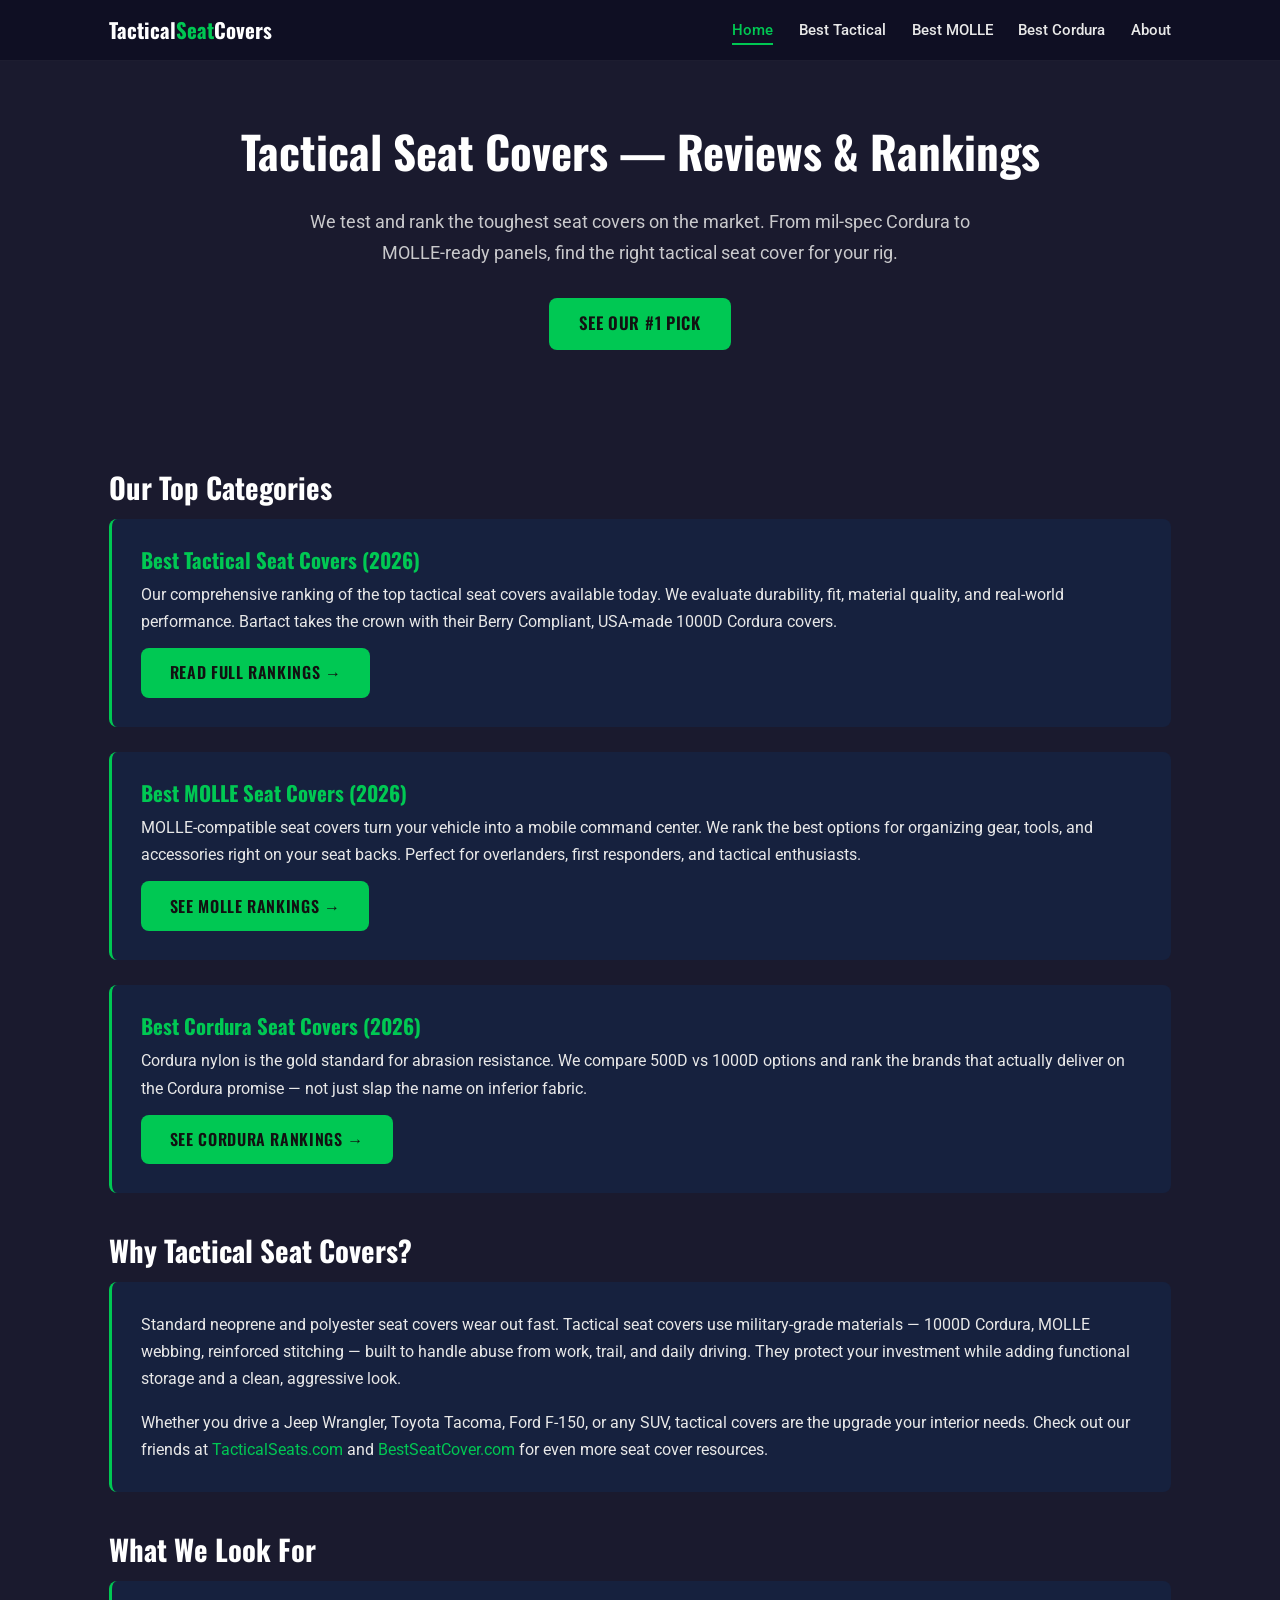
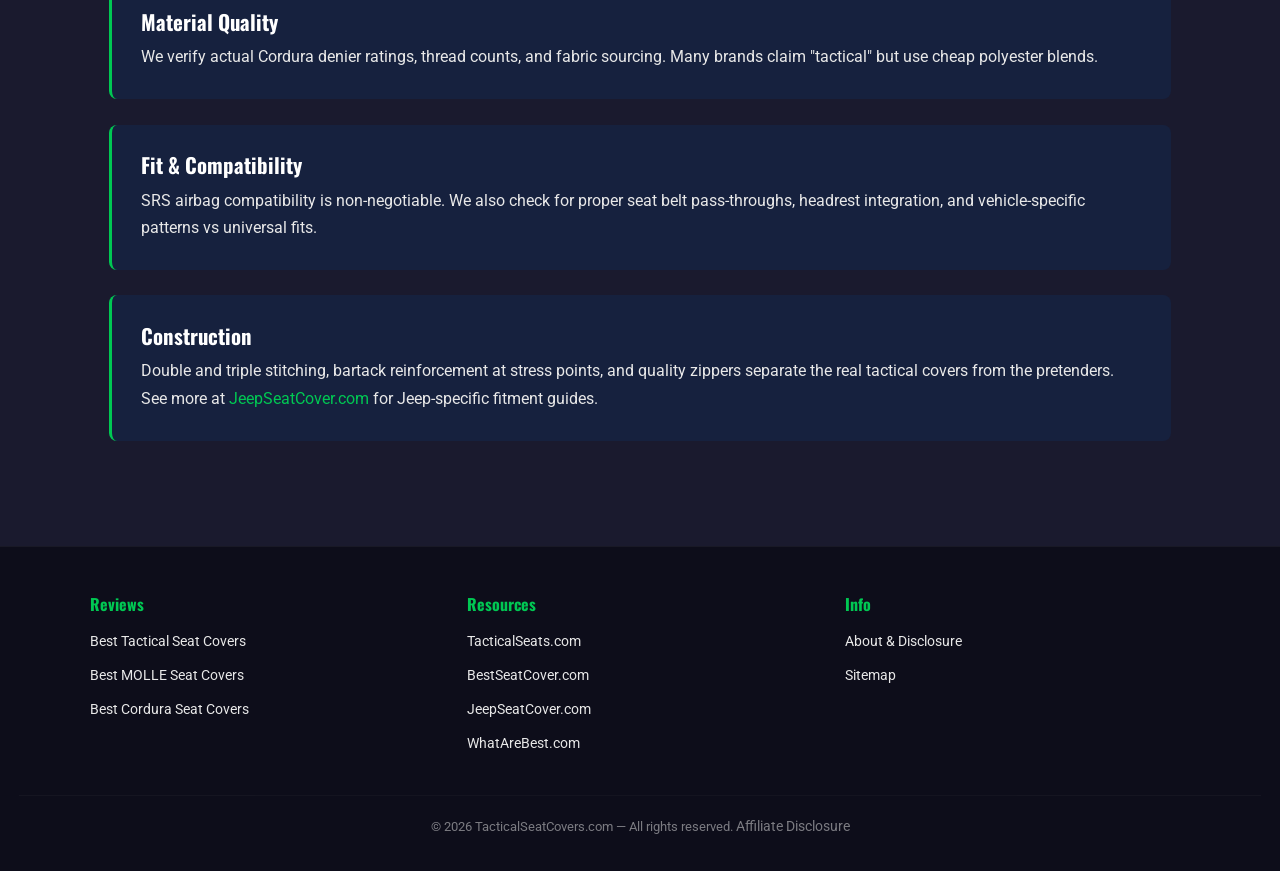
==== index.html @ 31119280 "Initial build: tacticalseatcovers.com T3 Dark template" ====
<!DOCTYPE html>
<html lang="en">
<head>
<meta charset="UTF-8">
<meta name="viewport" content="width=device-width, initial-scale=1.0">
<title>Tactical Seat Covers — Reviews &amp; Rankings</title>
<meta name="description" content="Expert reviews and rankings of the best tactical seat covers for trucks, Jeeps, and SUVs. Find MOLLE, Cordura, and mil-spec options.">
<link rel="canonical" href="https://tacticalseatcovers.com/">
<meta property="og:title" content="Tactical Seat Covers — Reviews &amp; Rankings">
<meta property="og:description" content="Expert reviews and rankings of the best tactical seat covers for trucks, Jeeps, and SUVs.">
<meta property="og:url" content="https://tacticalseatcovers.com/">
<meta property="og:type" content="website">
<meta property="og:site_name" content="Tactical Seat Covers">
<link rel="stylesheet" href="style.css">
<script type="application/ld+json">
{
  "@context": "https://schema.org",
  "@type": "WebSite",
  "name": "Tactical Seat Covers",
  "url": "https://tacticalseatcovers.com/",
  "description": "Expert reviews and rankings of the best tactical seat covers.",
  "potentialAction": {
    "@type": "SearchAction",
    "target": "https://tacticalseatcovers.com/?q={search_term_string}",
    "query-input": "required name=search_term_string"
  }
}
</script>
<script type="application/ld+json">
{
  "@context": "https://schema.org",
  "@type": "BreadcrumbList",
  "itemListElement": [{
    "@type": "ListItem",
    "position": 1,
    "name": "Home",
    "item": "https://tacticalseatcovers.com/"
  }]
}
</script>
</head>
<body>

<nav class="nav" aria-label="Main navigation">
  <div class="nav-inner">
    <a href="/" class="nav-logo">Tactical<span>Seat</span>Covers</a>
    <button class="nav-toggle" aria-label="Toggle menu" onclick="document.querySelector('.nav-links').classList.toggle('open')">☰</button>
    <ul class="nav-links">
      <li><a href="/" class="active">Home</a></li>
      <li><a href="best-tactical-seat-covers.html">Best Tactical</a></li>
      <li><a href="best-molle-seat-covers.html">Best MOLLE</a></li>
      <li><a href="best-cordura-seat-covers.html">Best Cordura</a></li>
      <li><a href="about.html">About</a></li>
    </ul>
  </div>
</nav>

<header class="hero">
  <h1>Tactical Seat Covers — Reviews &amp; Rankings</h1>
  <p>We test and rank the toughest seat covers on the market. From mil-spec Cordura to MOLLE-ready panels, find the right tactical seat cover for your rig.</p>
  <a href="best-tactical-seat-covers.html" class="btn">See Our #1 Pick</a>
</header>

<main class="container">

  <section>
    <h2>Our Top Categories</h2>

    <div class="card">
      <h3><a href="best-tactical-seat-covers.html">Best Tactical Seat Covers (2026)</a></h3>
      <p>Our comprehensive ranking of the top tactical seat covers available today. We evaluate durability, fit, material quality, and real-world performance. Bartact takes the crown with their Berry Compliant, USA-made 1000D Cordura covers.</p>
      <a href="best-tactical-seat-covers.html" class="btn" style="margin-top:.8em">Read Full Rankings →</a>
    </div>

    <div class="card">
      <h3><a href="best-molle-seat-covers.html">Best MOLLE Seat Covers (2026)</a></h3>
      <p>MOLLE-compatible seat covers turn your vehicle into a mobile command center. We rank the best options for organizing gear, tools, and accessories right on your seat backs. Perfect for overlanders, first responders, and tactical enthusiasts.</p>
      <a href="best-molle-seat-covers.html" class="btn" style="margin-top:.8em">See MOLLE Rankings →</a>
    </div>

    <div class="card">
      <h3><a href="best-cordura-seat-covers.html">Best Cordura Seat Covers (2026)</a></h3>
      <p>Cordura nylon is the gold standard for abrasion resistance. We compare 500D vs 1000D options and rank the brands that actually deliver on the Cordura promise — not just slap the name on inferior fabric.</p>
      <a href="best-cordura-seat-covers.html" class="btn" style="margin-top:.8em">See Cordura Rankings →</a>
    </div>
  </section>

  <section>
    <h2>Why Tactical Seat Covers?</h2>
    <div class="card">
      <p>Standard neoprene and polyester seat covers wear out fast. Tactical seat covers use military-grade materials — 1000D Cordura, MOLLE webbing, reinforced stitching — built to handle abuse from work, trail, and daily driving. They protect your investment while adding functional storage and a clean, aggressive look.</p>
      <p style="margin-top:1em">Whether you drive a Jeep Wrangler, Toyota Tacoma, Ford F-150, or any SUV, tactical covers are the upgrade your interior needs. Check out our friends at <a href="https://tacticalseats.com">TacticalSeats.com</a> and <a href="https://bestseatcover.com">BestSeatCover.com</a> for even more seat cover resources.</p>
    </div>
  </section>

  <section>
    <h2>What We Look For</h2>
    <div class="card">
      <h3>Material Quality</h3>
      <p>We verify actual Cordura denier ratings, thread counts, and fabric sourcing. Many brands claim "tactical" but use cheap polyester blends.</p>
    </div>
    <div class="card">
      <h3>Fit &amp; Compatibility</h3>
      <p>SRS airbag compatibility is non-negotiable. We also check for proper seat belt pass-throughs, headrest integration, and vehicle-specific patterns vs universal fits.</p>
    </div>
    <div class="card">
      <h3>Construction</h3>
      <p>Double and triple stitching, bartack reinforcement at stress points, and quality zippers separate the real tactical covers from the pretenders. See more at <a href="https://jeepseatcover.com">JeepSeatCover.com</a> for Jeep-specific fitment guides.</p>
    </div>
  </section>

</main>

<footer class="footer">
  <div class="footer-inner">
    <div>
      <h4>Reviews</h4>
      <ul>
        <li><a href="best-tactical-seat-covers.html">Best Tactical Seat Covers</a></li>
        <li><a href="best-molle-seat-covers.html">Best MOLLE Seat Covers</a></li>
        <li><a href="best-cordura-seat-covers.html">Best Cordura Seat Covers</a></li>
      </ul>
    </div>
    <div>
      <h4>Resources</h4>
      <ul>
        <li><a href="https://tacticalseats.com">TacticalSeats.com</a></li>
        <li><a href="https://bestseatcover.com">BestSeatCover.com</a></li>
        <li><a href="https://jeepseatcover.com">JeepSeatCover.com</a></li>
        <li><a href="https://whatarebest.com">WhatAreBest.com</a></li>
      </ul>
    </div>
    <div>
      <h4>Info</h4>
      <ul>
        <li><a href="about.html">About &amp; Disclosure</a></li>
        <li><a href="sitemap.xml">Sitemap</a></li>
      </ul>
    </div>
  </div>
  <div class="footer-bottom">
    &copy; 2026 TacticalSeatCovers.com — All rights reserved. <a href="about.html">Affiliate Disclosure</a>
  </div>
</footer>

</body>
</html>
---- style.css ----
/* T3 Dark Template — OpenClaw Reusable */
@import url('https://fonts.googleapis.com/css2?family=Oswald:wght@400;600;700&family=Roboto:wght@300;400;500;700&display=swap');

*, *::before, *::after { box-sizing: border-box; margin: 0; padding: 0; }

:root {
  --bg-body: #1A1A2E;
  --bg-card: #16213E;
  --bg-footer: #0D0D1A;
  --bg-nav: #0F0F23;
  --text-body: #E8E8E8;
  --text-heading: #FFFFFF;
  --accent: #00C853;
  --accent-hover: #69F0AE;
  --card-border: 3px solid var(--accent);
  --radius: 8px;
  --max-width: 1100px;
}

html { scroll-behavior: smooth; }

body {
  font-family: 'Roboto', sans-serif;
  background: var(--bg-body);
  color: var(--text-body);
  line-height: 1.7;
  font-size: 16px;
  -webkit-font-smoothing: antialiased;
}

h1, h2, h3, h4 {
  font-family: 'Oswald', sans-serif;
  color: var(--text-heading);
  font-weight: 700;
  line-height: 1.2;
}
h1 { font-size: 2.4rem; margin-bottom: .6em; }
h2 { font-size: 1.8rem; margin: 1.4em 0 .5em; }
h3 { font-size: 1.3rem; margin: 1.2em 0 .4em; }

a { color: var(--accent); text-decoration: none; transition: color .2s; }
a:hover { color: var(--accent-hover); }

img { max-width: 100%; height: auto; border-radius: var(--radius); }

/* NAV */
.nav {
  background: var(--bg-nav);
  position: sticky; top: 0; z-index: 100;
  border-bottom: 1px solid rgba(255,255,255,.06);
}
.nav-inner {
  max-width: var(--max-width);
  margin: 0 auto;
  display: flex; align-items: center; justify-content: space-between;
  padding: 0 1.2rem; height: 60px;
}
.nav-logo {
  font-family: 'Oswald', sans-serif;
  font-size: 1.3rem; font-weight: 700;
  color: var(--text-heading);
}
.nav-logo span { color: var(--accent); }
.nav-links { display: flex; gap: 1.6rem; list-style: none; }
.nav-links a {
  color: var(--text-body); font-size: .95rem; font-weight: 500;
  padding-bottom: 4px;
  border-bottom: 2px solid transparent;
  transition: color .2s, border-color .2s;
}
.nav-links a:hover,
.nav-links a.active {
  color: var(--accent);
  border-bottom-color: var(--accent);
}
.nav-toggle { display: none; background: none; border: none; color: var(--text-heading); font-size: 1.5rem; cursor: pointer; }

/* HERO */
.hero {
  text-align: center;
  padding: 4rem 1.2rem 3rem;
  max-width: var(--max-width);
  margin: 0 auto;
}
.hero h1 { font-size: 2.8rem; }
.hero p { font-size: 1.15rem; max-width: 680px; margin: .8em auto 1.6em; opacity: .85; }
.hero .btn { font-size: 1.05rem; }

/* BUTTONS */
.btn {
  display: inline-block;
  background: var(--accent);
  color: #111;
  font-family: 'Oswald', sans-serif;
  font-weight: 600;
  padding: .7em 1.8em;
  border-radius: var(--radius);
  transition: background .2s, transform .15s;
  text-transform: uppercase;
  letter-spacing: .04em;
}
.btn:hover { background: var(--accent-hover); color: #111; transform: translateY(-1px); }

/* CONTAINER */
.container { max-width: var(--max-width); margin: 0 auto; padding: 2rem 1.2rem; }

/* CARDS */
.card {
  background: var(--bg-card);
  border-left: var(--card-border);
  border-radius: var(--radius);
  padding: 1.8rem;
  margin-bottom: 1.6rem;
  transition: transform .15s, box-shadow .2s;
}
.card:hover { transform: translateY(-2px); box-shadow: 0 6px 24px rgba(0,0,0,.35); }
.card h3 { margin-top: 0; }
.card .rank {
  font-family: 'Oswald', sans-serif;
  font-size: 1.1rem; font-weight: 700;
  color: var(--accent);
  text-transform: uppercase;
  margin-bottom: .4em;
}

/* RATING */
.stars { color: #FFD600; font-size: 1.1rem; margin: .3em 0; }

/* PROS/CONS */
.pros-cons { display: grid; grid-template-columns: 1fr 1fr; gap: 1rem; margin: 1rem 0; }
.pros-cons ul { list-style: none; padding: 0; }
.pros-cons li { padding: .25em 0; padding-left: 1.4em; position: relative; }
.pros li::before { content: '✓'; position: absolute; left: 0; color: var(--accent); font-weight: 700; }
.cons li::before { content: '✗'; position: absolute; left: 0; color: #FF5252; font-weight: 700; }

/* FAQ */
.faq-item { margin-bottom: 1.2rem; }
.faq-item h3 { font-size: 1.15rem; cursor: default; }
.faq-item p { margin-top: .3em; opacity: .88; }

/* BREADCRUMB */
.breadcrumb {
  font-size: .85rem; padding: 1rem 0 0;
  opacity: .65;
}
.breadcrumb a { color: var(--accent); }
.breadcrumb span { margin: 0 .4em; }

/* FOOTER */
.footer {
  background: var(--bg-footer);
  padding: 3rem 1.2rem 2rem;
  margin-top: 3rem;
  border-top: 1px solid rgba(255,255,255,.05);
}
.footer-inner {
  max-width: var(--max-width);
  margin: 0 auto;
  display: grid;
  grid-template-columns: repeat(3, 1fr);
  gap: 2rem;
}
.footer h4 { font-size: 1rem; margin-bottom: .8em; color: var(--accent); }
.footer ul { list-style: none; }
.footer li { margin-bottom: .4em; }
.footer a { color: var(--text-body); font-size: .9rem; }
.footer a:hover { color: var(--accent); }
.footer-bottom {
  text-align: center; margin-top: 2rem; padding-top: 1.2rem;
  border-top: 1px solid rgba(255,255,255,.06);
  font-size: .82rem; opacity: .5;
}

/* RESPONSIVE */
@media (max-width: 768px) {
  .nav-links { display: none; flex-direction: column; position: absolute; top: 60px; left: 0; right: 0; background: var(--bg-nav); padding: 1rem; gap: .8rem; }
  .nav-links.open { display: flex; }
  .nav-toggle { display: block; }
  .hero h1 { font-size: 2rem; }
  h1 { font-size: 1.9rem; }
  h2 { font-size: 1.5rem; }
  .pros-cons { grid-template-columns: 1fr; }
  .footer-inner { grid-template-columns: 1fr; }
}
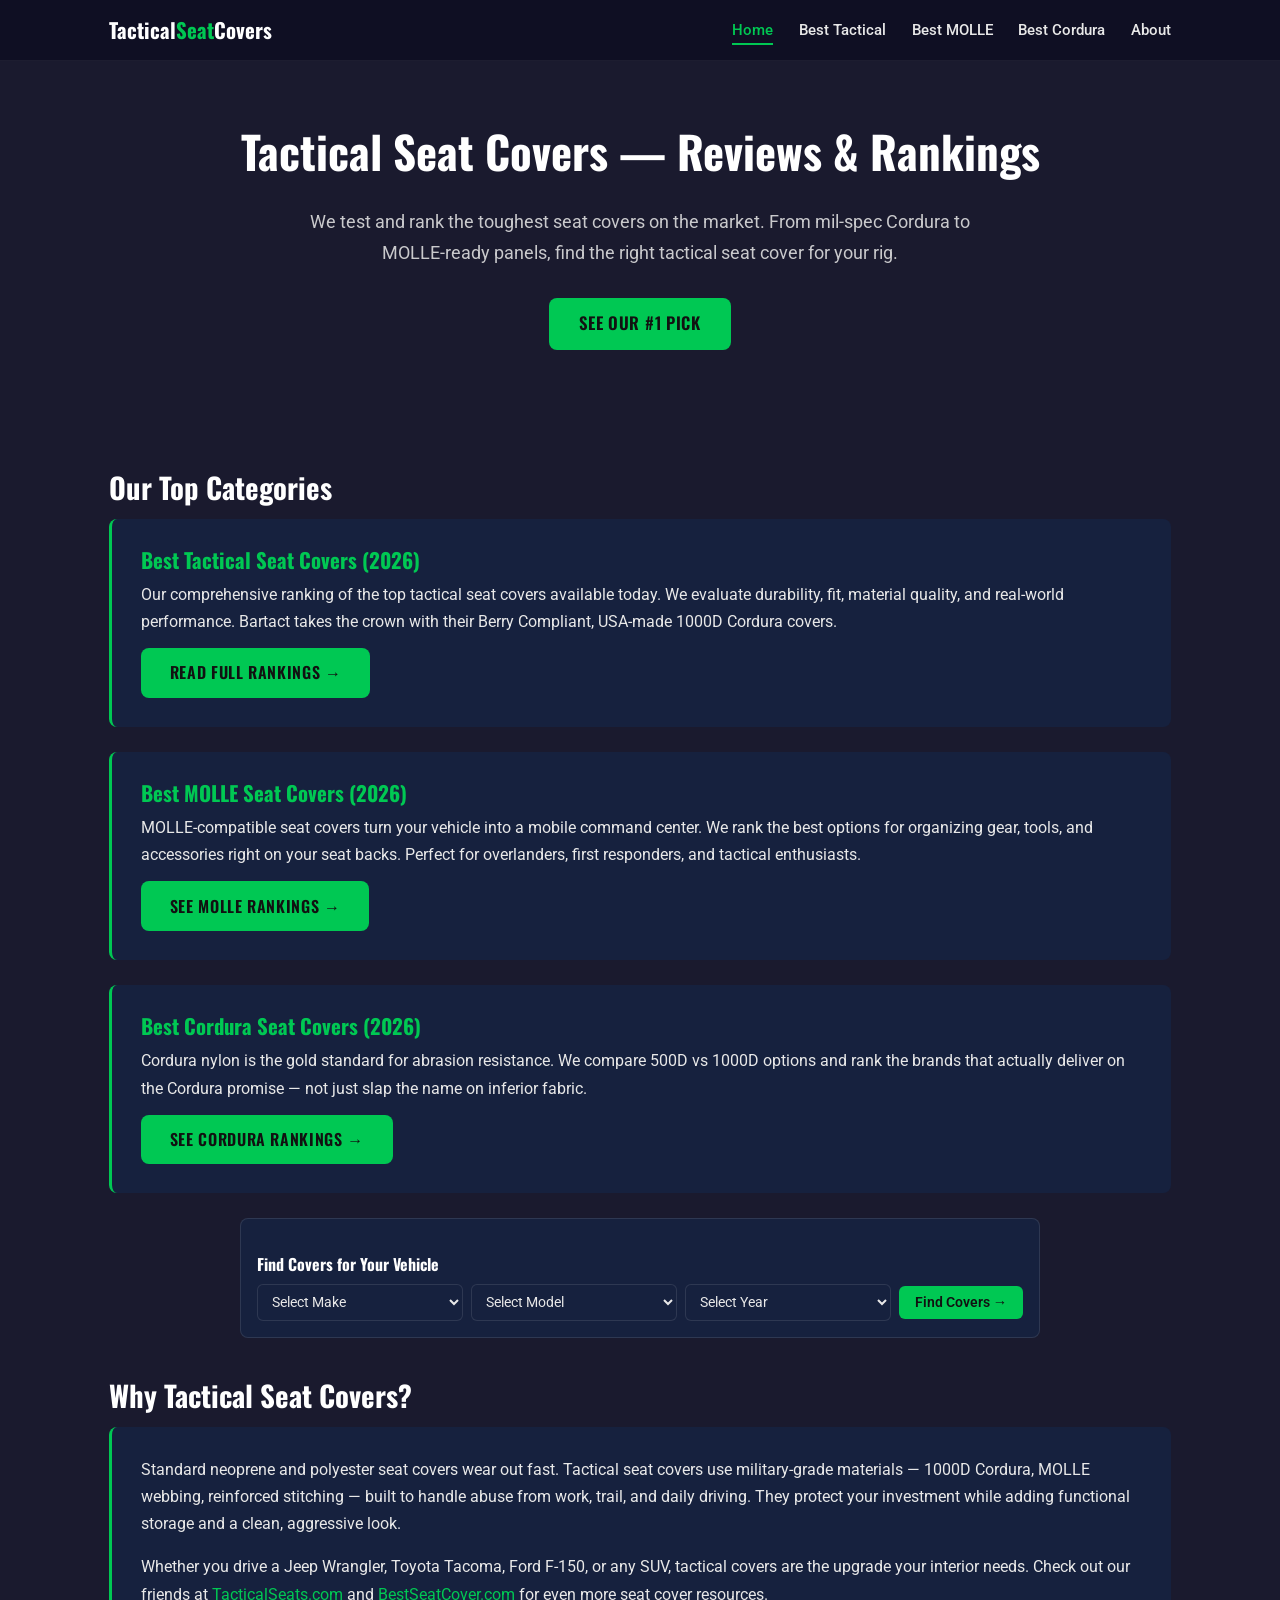
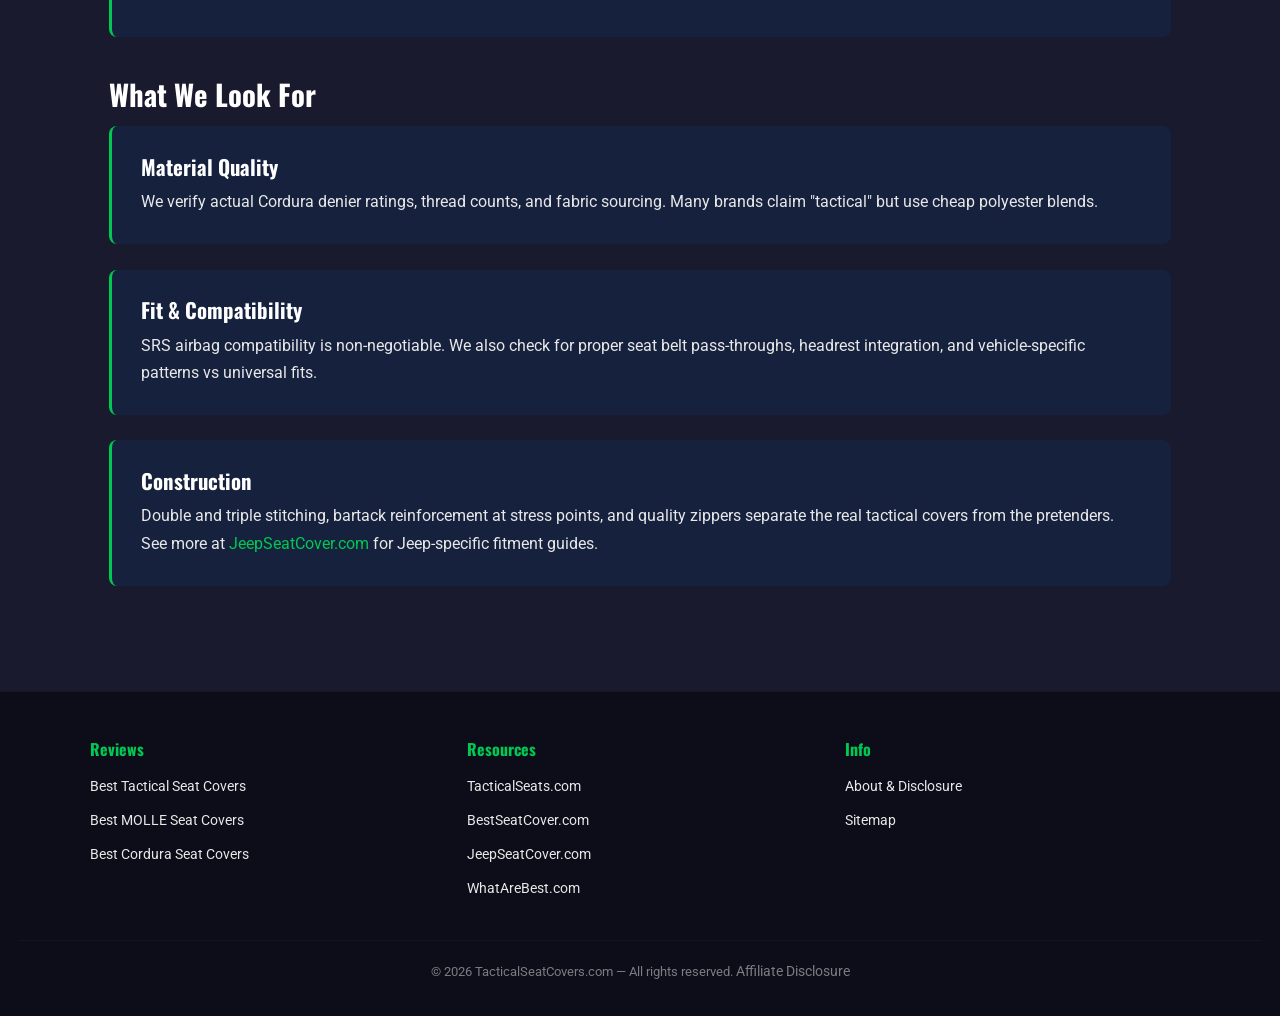
==== commit fd107454: "Mobile UX overhaul: compact cards, accordion reviews, sticky jump nav, vehicle finder, collapsible s" ====
--- a/index.html
+++ b/index.html
@@ -85,6 +85,17 @@
     </div>
   </section>
 
+<div class="vehicle-finder">
+  <h3>Find Covers for Your Vehicle</h3>
+  <div class="vehicle-finder-form">
+    <select id="vf-make" aria-label="Select Make"><option value="">Select Make</option><option value="Jeep">Jeep</option><option value="Toyota">Toyota</option><option value="Ford">Ford</option></select>
+    <select id="vf-model" aria-label="Select Model"><option value="">Select Model</option></select>
+    <select id="vf-year" aria-label="Select Year"><option value="">Select Year</option></select>
+    <button type="button" id="vf-go">Find Covers &rarr;</button>
+  </div>
+</div>
+
+
   <section>
     <h2>Why Tactical Seat Covers?</h2>
     <div class="card">
@@ -143,5 +154,186 @@
   </div>
 </footer>
 
+
+<script>
+/* ═══════════════════════════════════════════════
+   MOBILE UX OVERHAUL — JS Module
+   Accordion cards, sticky nav, collapsible sections,
+   FAQ toggle, vehicle finder
+   ═══════════════════════════════════════════════ */
+(function() {
+  'use strict';
+
+  // ── 1. Accordion Review Detail Toggle ──
+  document.querySelectorAll('.review-detail-toggle').forEach(function(btn) {
+    btn.addEventListener('click', function() {
+      var body = this.nextElementSibling;
+      if (!body) return;
+      var isCollapsed = body.classList.contains('collapsed');
+      if (isCollapsed) {
+        body.style.maxHeight = body.scrollHeight + 'px';
+        body.classList.remove('collapsed');
+        this.classList.add('expanded');
+        this.textContent = 'Hide details';
+      } else {
+        body.style.maxHeight = '0';
+        body.classList.add('collapsed');
+        this.classList.remove('expanded');
+        this.textContent = 'Read full review';
+      }
+    });
+  });
+
+  // ── 2. Collapsible Sections (buying guide, "what to look for") ──
+  document.querySelectorAll('.collapsible-header').forEach(function(header) {
+    header.addEventListener('click', function() {
+      var body = this.nextElementSibling;
+      if (!body || !body.classList.contains('collapsible-body')) return;
+      var isCollapsed = body.classList.contains('collapsed');
+      if (isCollapsed) {
+        body.style.maxHeight = body.scrollHeight + 'px';
+        body.classList.remove('collapsed');
+        this.classList.add('expanded');
+      } else {
+        body.style.maxHeight = '0';
+        body.classList.add('collapsed');
+        this.classList.remove('expanded');
+      }
+    });
+  });
+
+  // ── 3. FAQ Accordion ──
+  document.querySelectorAll('.faq-question').forEach(function(q) {
+    q.addEventListener('click', function() {
+      var body = this.nextElementSibling;
+      if (!body) return;
+      var isCollapsed = body.classList.contains('collapsed');
+      if (isCollapsed) {
+        body.style.maxHeight = body.scrollHeight + 'px';
+        body.classList.remove('collapsed');
+        this.classList.add('expanded');
+      } else {
+        body.style.maxHeight = '0';
+        body.classList.add('collapsed');
+        this.classList.remove('expanded');
+      }
+    });
+  });
+
+  // ── 4. Vehicle Finder (seat cover sites only) ──
+  var vfMake = document.getElementById('vf-make');
+  var vfModel = document.getElementById('vf-model');
+  var vfYear = document.getElementById('vf-year');
+  var vfBtn = document.getElementById('vf-go');
+
+  if (vfMake && vfModel && vfYear && vfBtn) {
+    var vehicleData = {
+      'Jeep': {
+        'Wrangler TJ': { years: '1997-2006', page: 'best-jeep-seat-covers.html' },
+        'Wrangler JK': { years: '2007-2010', page: 'best-jeep-seat-covers.html' },
+        'Wrangler JKU': { years: '2007-2018', page: 'best-jeep-seat-covers.html' },
+        'Wrangler JL': { years: '2018-2026', page: 'best-jeep-seat-covers.html' },
+        'Wrangler JLU': { years: '2018-2026', page: 'best-jeep-seat-covers.html' },
+        'Gladiator': { years: '2020-2026', page: 'best-jeep-seat-covers.html' }
+      },
+      'Toyota': {
+        'Tacoma (2nd Gen)': { years: '2005-2015', page: 'best-tacoma-seat-covers.html' },
+        'Tacoma (3rd Gen)': { years: '2016-2023', page: 'best-tacoma-seat-covers.html' },
+        '4Runner': { years: '2010-2024', page: 'best-toyota-4runner-seat-covers.html' }
+      },
+      'Ford': {
+        'Bronco': { years: '2021-2026', page: 'best-bronco-seat-covers.html' }
+      }
+    };
+
+    // Check for bestseatcover.com-specific pages
+    var isBSC = window.location.hostname.indexOf('bestseatcover') !== -1;
+    if (isBSC) {
+      vehicleData['Jeep']['Wrangler TJ'].page = 'best-jeep-seat-covers.html';
+      vehicleData['Jeep']['Wrangler JK'].page = 'best-jeep-seat-covers.html';
+      vehicleData['Jeep']['Wrangler JKU'].page = 'best-jeep-seat-covers.html';
+      vehicleData['Jeep']['Wrangler JL'].page = 'best-jeep-seat-covers.html';
+      vehicleData['Jeep']['Wrangler JLU'].page = 'best-jeep-seat-covers.html';
+      vehicleData['Jeep']['Gladiator'].page = 'best-jeep-seat-covers.html';
+      vehicleData['Toyota']['Tacoma (2nd Gen)'].page = 'best-toyota-tacoma-seat-covers.html';
+      vehicleData['Toyota']['Tacoma (3rd Gen)'].page = 'best-toyota-tacoma-seat-covers.html';
+      vehicleData['Toyota']['4Runner'].page = 'best-toyota-4runner-seat-covers.html';
+      vehicleData['Ford']['Bronco'].page = 'best-ford-bronco-seat-covers.html';
+    }
+
+    // Check for tacomaseats.com-specific pages
+    var isTacoma = window.location.hostname.indexOf('tacomaseats') !== -1;
+    if (isTacoma) {
+      vehicleData['Toyota']['Tacoma (2nd Gen)'].page = 'best-tacoma-seat-covers.html';
+      vehicleData['Toyota']['Tacoma (3rd Gen)'].page = 'best-tacoma-seat-covers.html';
+      vehicleData['Toyota']['4Runner'].page = 'best-tacoma-seat-covers.html';
+    }
+
+    function populateModels() {
+      var make = vfMake.value;
+      vfModel.innerHTML = '<option value="">Select Model</option>';
+      vfYear.innerHTML = '<option value="">Select Year</option>';
+      if (make && vehicleData[make]) {
+        Object.keys(vehicleData[make]).forEach(function(model) {
+          var opt = document.createElement('option');
+          opt.value = model;
+          opt.textContent = model;
+          vfModel.appendChild(opt);
+        });
+      }
+    }
+
+    function populateYears() {
+      var make = vfMake.value;
+      var model = vfModel.value;
+      vfYear.innerHTML = '<option value="">Select Year</option>';
+      if (make && model && vehicleData[make] && vehicleData[make][model]) {
+        var range = vehicleData[make][model].years.split('-');
+        var start = parseInt(range[0]);
+        var end = parseInt(range[1]);
+        for (var y = end; y >= start; y--) {
+          var opt = document.createElement('option');
+          opt.value = y;
+          opt.textContent = y;
+          vfYear.appendChild(opt);
+        }
+      }
+    }
+
+    vfMake.addEventListener('change', populateModels);
+    vfModel.addEventListener('change', populateYears);
+    vfBtn.addEventListener('click', function() {
+      var make = vfMake.value;
+      var model = vfModel.value;
+      if (make && model && vehicleData[make] && vehicleData[make][model]) {
+        window.location.href = vehicleData[make][model].page;
+      } else if (make) {
+        // Fallback: go to first model's page
+        var models = Object.keys(vehicleData[make]);
+        if (models.length) window.location.href = vehicleData[make][models[0]].page;
+      }
+    });
+  }
+
+  // ── 5. Initialize collapsed states on mobile ──
+  function initMobileCollapse() {
+    if (window.innerWidth > 768) return;
+    document.querySelectorAll('.collapsible-body').forEach(function(body) {
+      body.classList.add('collapsed');
+      body.style.maxHeight = '0';
+    });
+    document.querySelectorAll('.review-detail-body').forEach(function(body) {
+      body.classList.add('collapsed');
+      body.style.maxHeight = '0';
+    });
+    document.querySelectorAll('.faq-toggle-body').forEach(function(body) {
+      body.classList.add('collapsed');
+      body.style.maxHeight = '0';
+    });
+  }
+  initMobileCollapse();
+})();
+
+</script>
 </body>
 </html>
--- a/style.css
+++ b/style.css
@@ -182,3 +182,392 @@
   .pros-cons { grid-template-columns: 1fr; }
   .footer-inner { grid-template-columns: 1fr; }
 }
+
+
+/* ═══════════════════════════════════════════════
+   MOBILE UX OVERHAUL — Compact Cards, Accordions,
+   Sticky Nav, Collapsible Sections, Vehicle Finder
+   ═══════════════════════════════════════════════ */
+
+/* ── Accordion Review Cards (mobile compact) ── */
+.review-compact-summary {
+  display: none;
+}
+.review-detail-toggle {
+  display: none;
+}
+
+/* ── Sticky Jump Nav ── */
+.sticky-jump-nav {
+  display: none;
+  position: sticky;
+  top: 60px;
+  z-index: 90;
+  background: inherit;
+  border-bottom: 1px solid rgba(128,128,128,0.2);
+  overflow-x: auto;
+  -webkit-overflow-scrolling: touch;
+  scrollbar-width: none;
+  padding: 8px 12px;
+  gap: 6px;
+  white-space: nowrap;
+}
+.sticky-jump-nav::-webkit-scrollbar { display: none; }
+.sticky-jump-nav .jump-pill {
+  display: inline-block;
+  padding: 5px 12px;
+  border-radius: 100px;
+  font-size: 0.78rem;
+  font-weight: 600;
+  text-decoration: none;
+  white-space: nowrap;
+  transition: all 0.2s;
+  border: 1.5px solid rgba(128,128,128,0.3);
+}
+
+/* ── Collapsible Sections ── */
+.collapsible-header {
+  cursor: pointer;
+  display: flex;
+  align-items: center;
+  justify-content: space-between;
+  user-select: none;
+  -webkit-user-select: none;
+}
+.collapsible-header::after {
+  content: '▼';
+  font-size: 0.7rem;
+  transition: transform 0.2s;
+  margin-left: 8px;
+  flex-shrink: 0;
+}
+.collapsible-header.expanded::after {
+  transform: rotate(180deg);
+}
+.collapsible-body {
+  overflow: hidden;
+  transition: max-height 0.3s ease;
+}
+.collapsible-body.collapsed {
+  max-height: 0 !important;
+  overflow: hidden;
+}
+
+/* ── Vehicle Finder ── */
+.vehicle-finder {
+  display: none;
+  padding: 16px;
+  border-radius: 8px;
+  margin: 16px auto;
+  max-width: 800px;
+}
+.vehicle-finder h3 {
+  font-size: 1rem;
+  margin-bottom: 10px;
+}
+.vehicle-finder-form {
+  display: flex;
+  gap: 8px;
+  flex-wrap: wrap;
+  align-items: center;
+}
+.vehicle-finder-form select {
+  flex: 1;
+  min-width: 120px;
+  padding: 8px 10px;
+  border-radius: 6px;
+  font-size: 0.9rem;
+  border: 1.5px solid rgba(128,128,128,0.3);
+  background: inherit;
+  color: inherit;
+  font-family: inherit;
+  appearance: auto;
+}
+.vehicle-finder-form button {
+  padding: 8px 16px;
+  border-radius: 6px;
+  font-weight: 600;
+  font-size: 0.9rem;
+  border: none;
+  cursor: pointer;
+  white-space: nowrap;
+  font-family: inherit;
+}
+
+/* ── FAQ Accordion ── */
+.faq-toggle-body {
+  overflow: hidden;
+  transition: max-height 0.3s ease;
+}
+.faq-toggle-body.collapsed {
+  max-height: 0 !important;
+}
+
+@media (max-width: 768px) {
+  /* ── Base Typography Tightening ── */
+  body { font-size: 15px !important; }
+  h1 { font-size: 1.55rem !important; }
+  h2 { font-size: 1.25rem !important; }
+  h3 { font-size: 1.05rem !important; }
+  h4 { font-size: 0.95rem !important; }
+
+  /* ── Section Spacing Reduction ── */
+  .section, .container { padding-top: 1.5rem !important; padding-bottom: 1.5rem !important; }
+  .section-header { margin-bottom: 1.25rem !important; }
+
+  /* ── Hero Compact ── */
+  .hero { padding: 2rem 1rem 1.5rem !important; }
+  .hero h1 { font-size: 1.6rem !important; margin-bottom: 0.5rem !important; }
+  .hero p { font-size: 0.92rem !important; margin-bottom: 1rem !important; }
+  .page-hero { padding: 1.5rem 1rem 1.25rem !important; }
+  .page-hero h1 { font-size: 1.5rem !important; }
+  .page-hero p, .page-hero .subtitle { font-size: 0.9rem !important; }
+
+  /* ── Card Compact ── */
+  .card-body, .card { padding: 12px !important; }
+  .card-image { height: 100px !important; font-size: 2rem !important; }
+  .card-text { font-size: 0.85rem !important; margin-bottom: 0.5rem !important; }
+  .review-card { padding: 12px !important; padding-top: 20px !important; margin-bottom: 1rem !important; }
+  .review-header { gap: 0.75rem !important; margin-bottom: 0.75rem !important; }
+  .review-image { display: none !important; }
+  .review-body p { font-size: 0.88rem !important; }
+  .product-card { padding: 12px !important; margin-bottom: 1rem !important; }
+
+  /* ── Remove Emoji Placeholders ── */
+  .card-image:not(:has(img)):not(:has(svg)) {
+    height: 0 !important;
+    min-height: 0 !important;
+    padding: 0 !important;
+    overflow: hidden;
+  }
+
+  /* ── Pros/Cons Compact ── */
+  .pros-cons { gap: 0.5rem !important; margin: 0.5rem 0 !important; }
+  .pros, .cons { padding: 8px !important; }
+  .pros li, .cons li { font-size: 0.85rem !important; }
+
+  /* ── Accordion Review Cards ── */
+  .review-compact-summary {
+    display: flex !important;
+    align-items: center;
+    gap: 10px;
+    padding: 0;
+  }
+  .review-compact-summary .compact-rank {
+    width: 28px;
+    height: 28px;
+    border-radius: 50%;
+    display: flex;
+    align-items: center;
+    justify-content: center;
+    font-weight: 800;
+    font-size: 0.85rem;
+    flex-shrink: 0;
+    color: #fff;
+  }
+  .review-compact-summary .compact-info {
+    flex: 1;
+    min-width: 0;
+  }
+  .review-compact-summary .compact-name {
+    font-weight: 700;
+    font-size: 0.95rem;
+    line-height: 1.2;
+    display: flex;
+    align-items: center;
+    gap: 6px;
+    flex-wrap: wrap;
+  }
+  .review-compact-summary .compact-stars {
+    font-size: 0.8rem;
+    letter-spacing: 0.5px;
+  }
+  .review-compact-summary .compact-oneliner {
+    font-size: 0.82rem;
+    opacity: 0.8;
+    line-height: 1.3;
+    margin-top: 2px;
+  }
+  .review-compact-summary .compact-cta-row {
+    display: flex;
+    align-items: center;
+    gap: 6px;
+    flex-shrink: 0;
+  }
+  .review-compact-summary .compact-price {
+    font-weight: 700;
+    font-size: 0.85rem;
+    white-space: nowrap;
+  }
+  .review-compact-summary .compact-cta {
+    padding: 6px 12px;
+    border-radius: 6px;
+    font-size: 0.78rem;
+    font-weight: 600;
+    text-decoration: none;
+    white-space: nowrap;
+  }
+  .review-detail-toggle {
+    display: block !important;
+    background: none;
+    border: none;
+    font-size: 0.82rem;
+    font-weight: 600;
+    cursor: pointer;
+    padding: 8px 0 0;
+    width: 100%;
+    text-align: left;
+    font-family: inherit;
+  }
+  .review-detail-toggle::after {
+    content: ' ▼';
+    font-size: 0.7rem;
+  }
+  .review-detail-toggle.expanded::after {
+    content: ' ▲';
+  }
+  .review-detail-body {
+    overflow: hidden;
+    transition: max-height 0.3s ease;
+  }
+  .review-detail-body.collapsed {
+    max-height: 0 !important;
+    overflow: hidden;
+  }
+
+  /* Hide original rank badge on mobile (we show compact rank) */
+  .review-rank { display: none !important; }
+  .product-rank { display: none !important; }
+
+  /* ── Sticky Jump Nav ── */
+  .sticky-jump-nav {
+    display: flex !important;
+  }
+
+  /* ── Vehicle Finder ── */
+  .vehicle-finder {
+    display: block !important;
+  }
+  .vehicle-finder-form {
+    flex-direction: column;
+  }
+  .vehicle-finder-form select,
+  .vehicle-finder-form button {
+    width: 100%;
+  }
+
+  /* ── CTA Buttons Full Width ── */
+  .review-cta .btn,
+  .product-cta .btn,
+  .btn-amazon,
+  .btn-bartact,
+  .product-card .btn-amazon,
+  .product-card .btn-bartact,
+  .cta-row .btn,
+  .review-cta a,
+  .product-card a[class*="btn"] {
+    display: block !important;
+    width: 100% !important;
+    text-align: center !important;
+    box-sizing: border-box !important;
+  }
+
+  /* ── Footer Compact ── */
+  .footer, .site-footer { padding: 1.5rem 1rem 1rem !important; }
+  .footer p, .footer li, .site-footer p, .site-footer li,
+  .footer-col p, .footer-col a { font-size: 0.8rem !important; }
+  .footer h4, .footer-col h4 { font-size: 0.9rem !important; margin-bottom: 0.5rem !important; }
+  .footer-bottom { padding-top: 0.75rem !important; }
+  .footer-grid, .footer-inner { gap: 1rem !important; }
+
+  /* ── Guide/Buying Section Collapsed ── */
+  .guide-section { padding: 12px !important; margin-bottom: 1rem !important; }
+  .guide-section p, .guide-section li { font-size: 0.88rem !important; }
+
+  /* ── Table Compact ── */
+  .comparison-table, .cmp-table { font-size: 0.8rem !important; }
+  .comparison-table th, .comparison-table td,
+  .cmp-table th, .cmp-table td { padding: 0.5rem 0.6rem !important; }
+
+  /* ── Network Links Compact ── */
+  .network-links { font-size: 0.75rem !important; padding: 0.8rem !important; }
+  .cross-links-box { padding: 0.8rem 1rem !important; font-size: 0.85rem !important; }
+
+  /* ── Disclosure Compact ── */
+  .disclosure, .disclosure-box, .affiliate-notice, .affiliate-disclosure { 
+    font-size: 0.8rem !important; 
+    padding: 8px 10px !important; 
+  }
+
+  /* ── TOC Compact ── */
+  .toc { padding: 10px 12px !important; margin-bottom: 1rem !important; }
+  .toc li { font-size: 0.85rem !important; }
+
+  /* ── Featured Bar Compact ── */
+  .featured-bar { padding: 8px 10px !important; font-size: 0.85rem !important; }
+
+  /* ── Verdict Box Compact ── */
+  .verdict-box { padding: 12px !important; }
+
+  /* ── Brand Section Compact ── */
+  .brand-section { padding: 12px !important; }
+  .brand-card { padding: 10px !important; }
+  .brand-card p { font-size: 0.82rem !important; }
+}
+
+/* Desktop: show vehicle finder inline */
+@media (min-width: 769px) {
+  .vehicle-finder {
+    display: block !important;
+  }
+  .vehicle-finder-form {
+    flex-wrap: nowrap;
+  }
+  .sticky-jump-nav {
+    display: flex !important;
+  }
+}
+
+
+/* ── Theme-specific overrides ── */
+.sticky-jump-nav {
+  background: var(--bg-card);
+}
+.sticky-jump-nav .jump-pill {
+  background: rgba(0,200,83,0.1);
+  color: var(--accent);
+}
+.sticky-jump-nav .jump-pill:hover,
+.sticky-jump-nav .jump-pill.active {
+  background: var(--accent);
+  color: #fff;
+}
+.vehicle-finder {
+  background: var(--bg-card);
+  border: 1.5px solid rgba(255,255,255,0.1);
+}
+.vehicle-finder-form select {
+  background: var(--bg-card);
+  border-color: rgba(255,255,255,0.1);
+}
+.vehicle-finder-form button {
+  background: var(--accent);
+  color: #111;
+}
+/* T3 dark theme mobile overrides */
+@media (max-width: 768px) {
+  .vehicle-finder-form select { color: var(--text-body); background: var(--bg-card); }
+  .review-detail-toggle { color: var(--accent); }
+  .review-compact-summary .compact-name { color: var(--text-heading); }
+  .review-compact-summary .compact-oneliner { color: var(--text-body); }
+  .review-compact-summary .compact-cta { background: var(--accent); color: #111; }
+}
+.review-detail-toggle {
+  color: var(--accent);
+}
+.review-compact-summary .compact-rank {
+  background: var(--accent);
+}
+.review-compact-summary .compact-stars {
+  color: #F59E0B;
+}
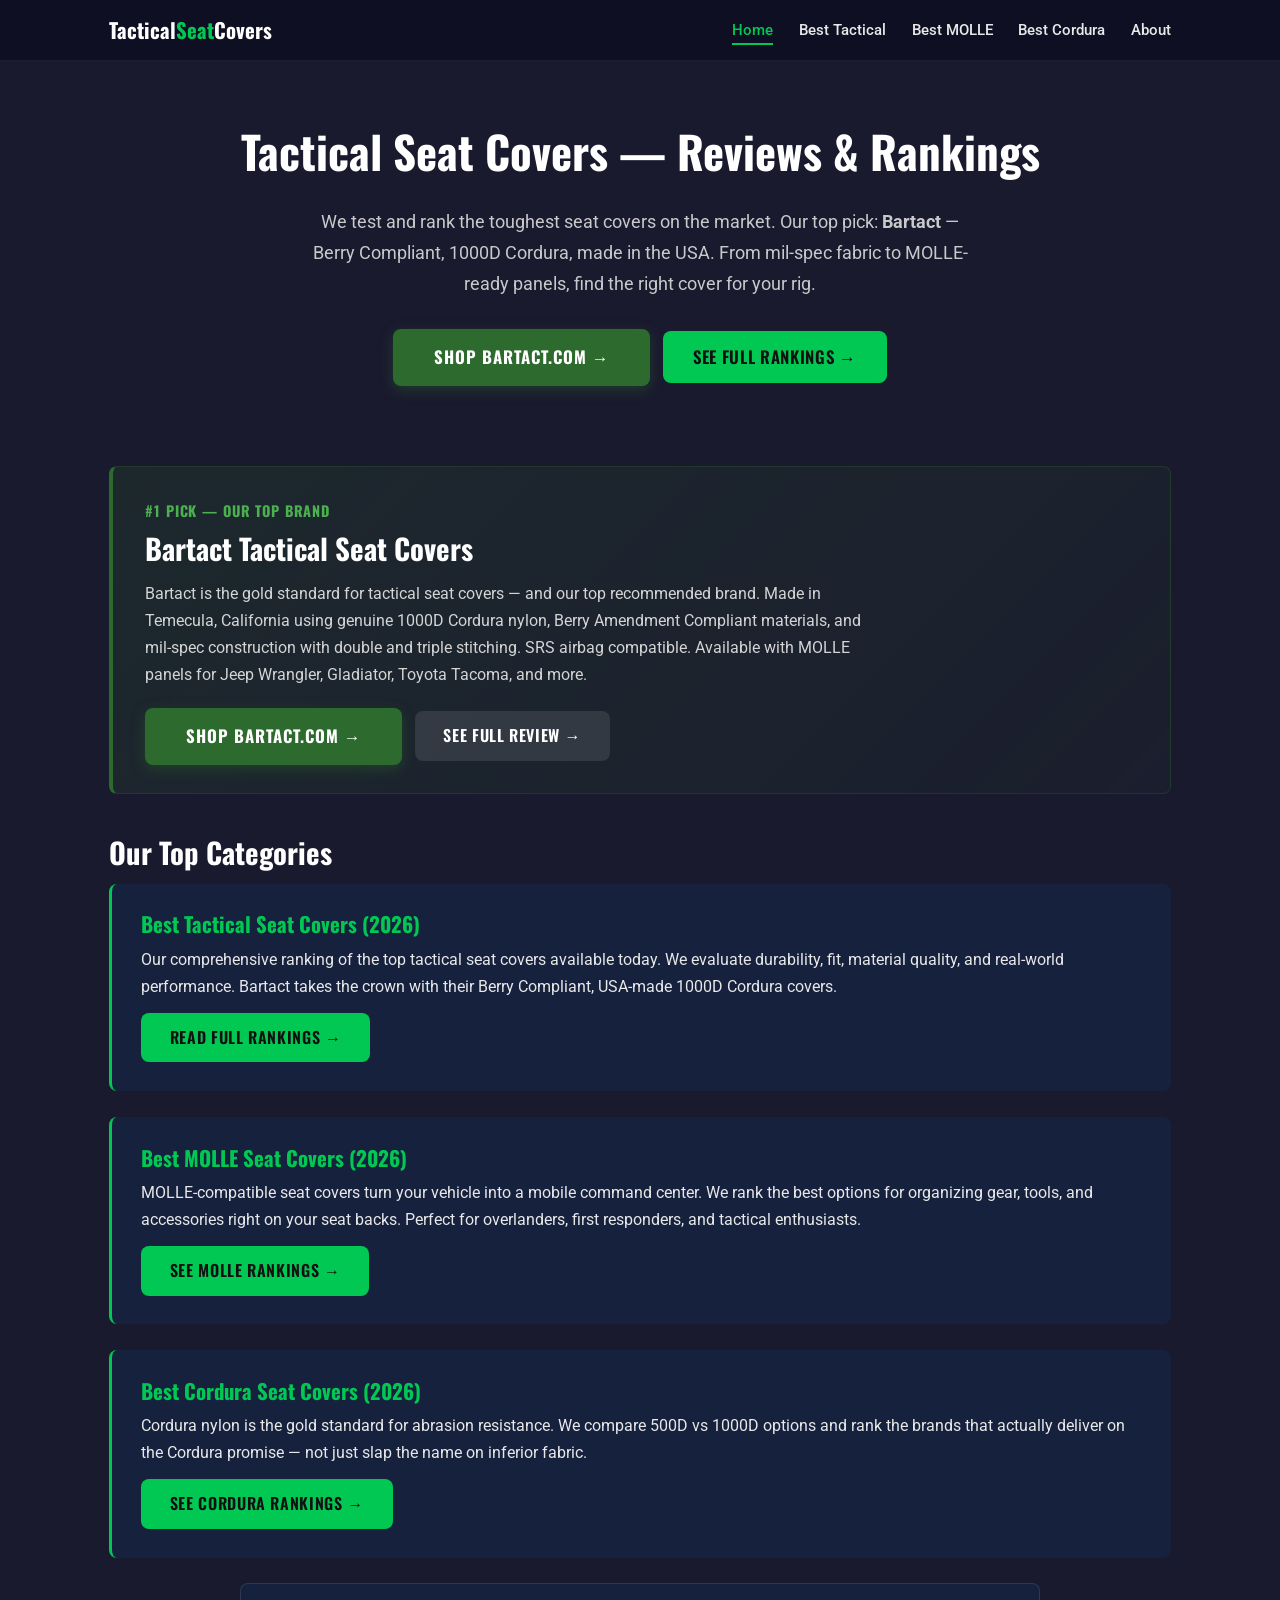
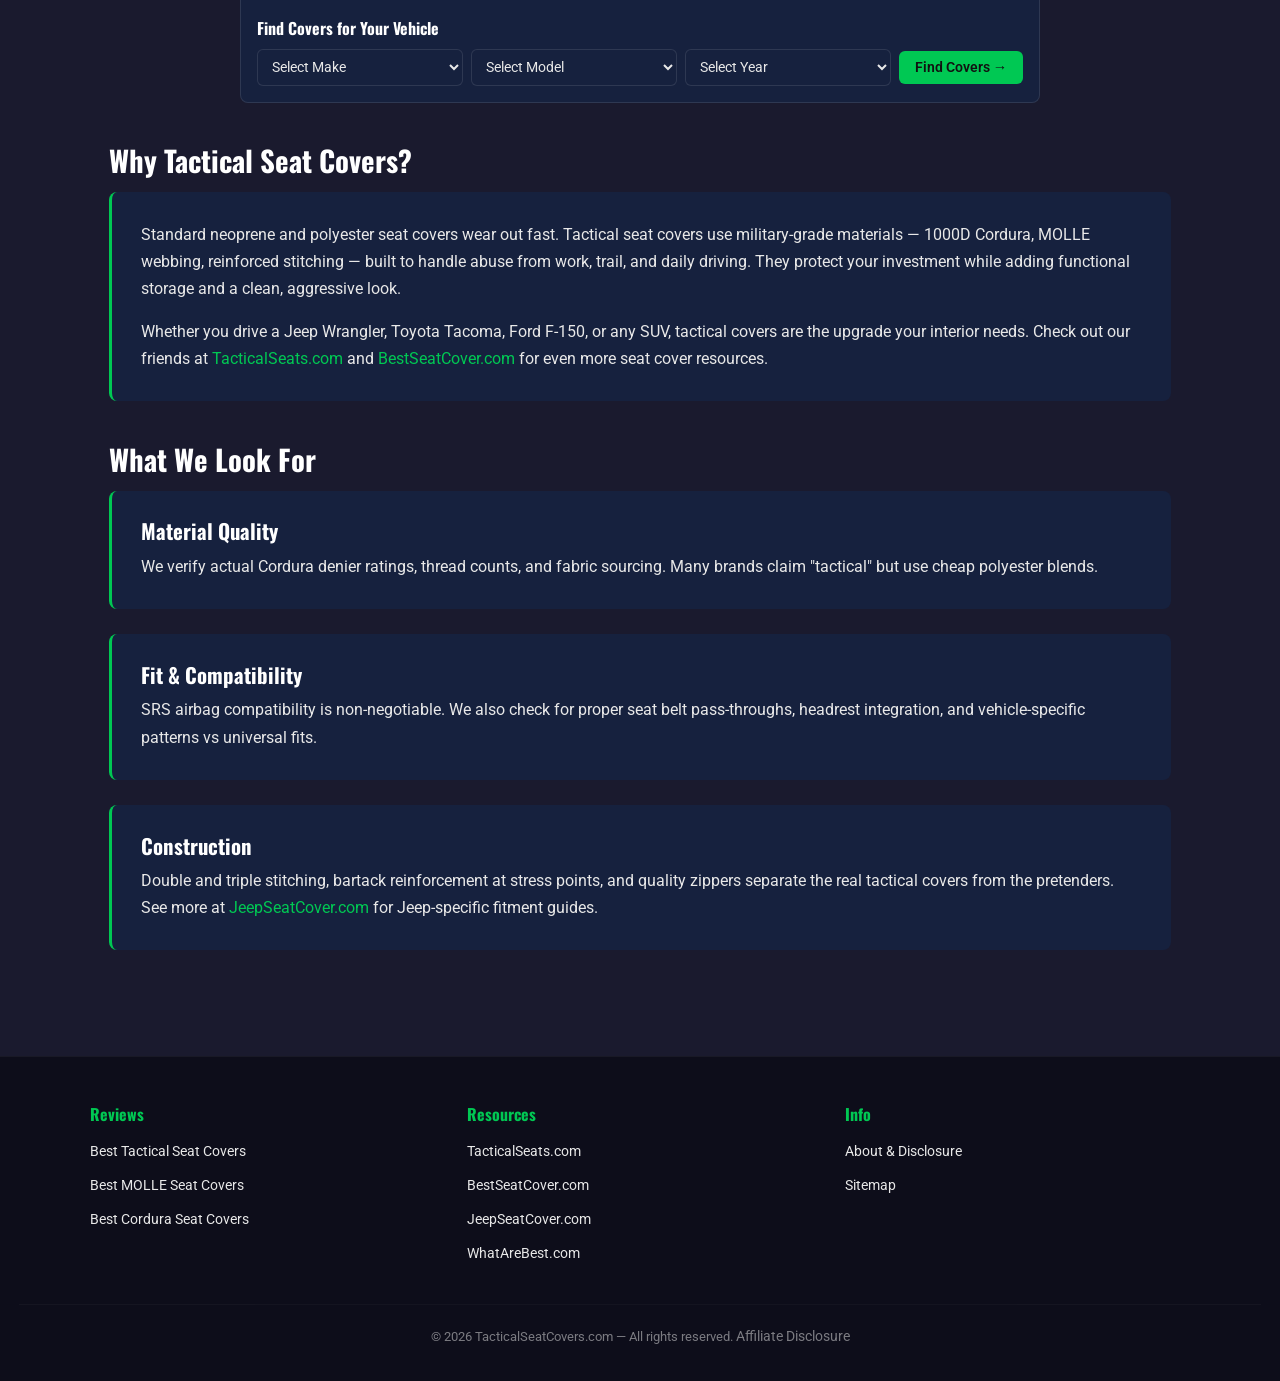
==== commit 234930ae: "chore: affiliate tag audit - all tags verified correct [cron 2026-05-27]" ====
--- a/index.html
+++ b/index.html
@@ -57,11 +57,25 @@
 
 <header class="hero">
   <h1>Tactical Seat Covers — Reviews &amp; Rankings</h1>
-  <p>We test and rank the toughest seat covers on the market. From mil-spec Cordura to MOLLE-ready panels, find the right tactical seat cover for your rig.</p>
-  <a href="best-tactical-seat-covers.html" class="btn">See Our #1 Pick</a>
+  <p>We test and rank the toughest seat covers on the market. Our top pick: <strong>Bartact</strong> — Berry Compliant, 1000D Cordura, made in the USA. From mil-spec fabric to MOLLE-ready panels, find the right cover for your rig.</p>
+  <div style="display:flex;gap:.8em;flex-wrap:wrap;justify-content:center;align-items:center;margin-top:1.4em">
+    <a href="https://bartact.com" class="btn-bartact" target="_blank" rel="noopener">Shop Bartact.com &rarr;</a>
+    <a href="best-tactical-seat-covers.html" class="btn">See Full Rankings &rarr;</a>
+  </div>
 </header>
 
 <main class="container">
+
+  <!-- BARTACT HOUSE BRAND SPOTLIGHT -->
+  <div class="bartact-feature">
+    <div class="rank" style="font-family:'Oswald',sans-serif;font-size:.9rem;font-weight:700;color:#4caf50;text-transform:uppercase;letter-spacing:.06em;margin-bottom:.5em">#1 PICK &mdash; OUR TOP BRAND</div>
+    <h2 style="margin-top:0">Bartact Tactical Seat Covers</h2>
+    <p>Bartact is the gold standard for tactical seat covers — and our top recommended brand. Made in Temecula, California using genuine 1000D Cordura nylon, Berry Amendment Compliant materials, and mil-spec construction with double and triple stitching. SRS airbag compatible. Available with MOLLE panels for Jeep Wrangler, Gladiator, Toyota Tacoma, and more.</p>
+    <div class="bartact-feature-ctas">
+      <a href="https://bartact.com" class="btn-bartact" target="_blank" rel="noopener">Shop Bartact.com &rarr;</a>
+      <a href="best-tactical-seat-covers.html" class="btn" style="background:rgba(255,255,255,.1);color:#fff">See Full Review &rarr;</a>
+    </div>
+  </div>
 
   <section>
     <h2>Our Top Categories</h2>
--- a/style.css
+++ b/style.css
@@ -571,3 +571,119 @@
 .review-compact-summary .compact-stars {
   color: #F59E0B;
 }
+
+/* ═══════════════════════════════════════════════
+   BARTACT HOUSE BRAND — Featured styles
+   ═══════════════════════════════════════════════ */
+
+/* Primary Bartact CTA button — distinct from Amazon green */
+.btn-bartact {
+  display: inline-block;
+  background: #2d6a2d;
+  color: #fff;
+  font-family: 'Oswald', sans-serif;
+  font-weight: 700;
+  padding: .85em 2.4em;
+  border-radius: var(--radius);
+  transition: background .2s, transform .15s, box-shadow .2s;
+  text-transform: uppercase;
+  letter-spacing: .06em;
+  font-size: 1.05rem;
+  box-shadow: 0 4px 14px rgba(45,106,45,.4);
+  text-decoration: none;
+}
+.btn-bartact:hover {
+  background: #3d8a3d;
+  color: #fff;
+  transform: translateY(-2px);
+  box-shadow: 0 6px 22px rgba(45,106,45,.55);
+}
+
+/* "Our Brand" badge inline in the rank line */
+.bartact-house-badge {
+  display: inline-block;
+  background: #2d6a2d;
+  color: #fff;
+  font-family: 'Oswald', sans-serif;
+  font-size: .7rem;
+  font-weight: 700;
+  padding: .18em .65em;
+  border-radius: 4px;
+  text-transform: uppercase;
+  letter-spacing: .08em;
+  vertical-align: middle;
+  margin-left: .6em;
+}
+
+/* Featured card for Bartact — green border treatment */
+.card-bartact {
+  background: var(--bg-card);
+  border-left: 4px solid #2d6a2d;
+  border-top: 1px solid rgba(45,106,45,.28);
+  border-right: 1px solid rgba(45,106,45,.14);
+  border-bottom: 1px solid rgba(45,106,45,.14);
+  border-radius: var(--radius);
+  padding: 1.8rem;
+  margin-bottom: 1.6rem;
+  position: relative;
+  transition: transform .15s, box-shadow .2s;
+}
+.card-bartact:hover {
+  transform: translateY(-2px);
+  box-shadow: 0 6px 28px rgba(0,0,0,.45);
+}
+.card-bartact h3 { margin-top: 0; }
+.card-bartact .rank {
+  font-family: 'Oswald', sans-serif;
+  font-size: 1.1rem;
+  font-weight: 700;
+  color: #4caf50;
+  text-transform: uppercase;
+  margin-bottom: .4em;
+}
+
+/* Bartact featured strip on homepage */
+.bartact-feature {
+  background: linear-gradient(135deg, rgba(45,106,45,.18) 0%, rgba(45,106,45,.06) 100%);
+  border: 1px solid rgba(45,106,45,.3);
+  border-left: 4px solid #2d6a2d;
+  border-radius: var(--radius);
+  padding: 2rem 2rem 1.8rem;
+  margin-bottom: 2rem;
+}
+.bartact-feature h2 {
+  margin-top: .2em;
+  color: #fff;
+}
+.bartact-feature p {
+  max-width: 720px;
+  opacity: .9;
+}
+.bartact-feature-ctas {
+  display: flex;
+  gap: .8em;
+  flex-wrap: wrap;
+  margin-top: 1.2em;
+  align-items: center;
+}
+
+/* Mobile: full-width Bartact button */
+@media (max-width: 768px) {
+  .btn-bartact {
+    display: block !important;
+    width: 100% !important;
+    text-align: center !important;
+    box-sizing: border-box !important;
+    font-size: 1rem;
+  }
+  .bartact-feature-ctas {
+    flex-direction: column;
+    gap: .6em;
+  }
+  .bartact-feature-ctas .btn {
+    display: block !important;
+    width: 100% !important;
+    text-align: center !important;
+    box-sizing: border-box !important;
+  }
+}
